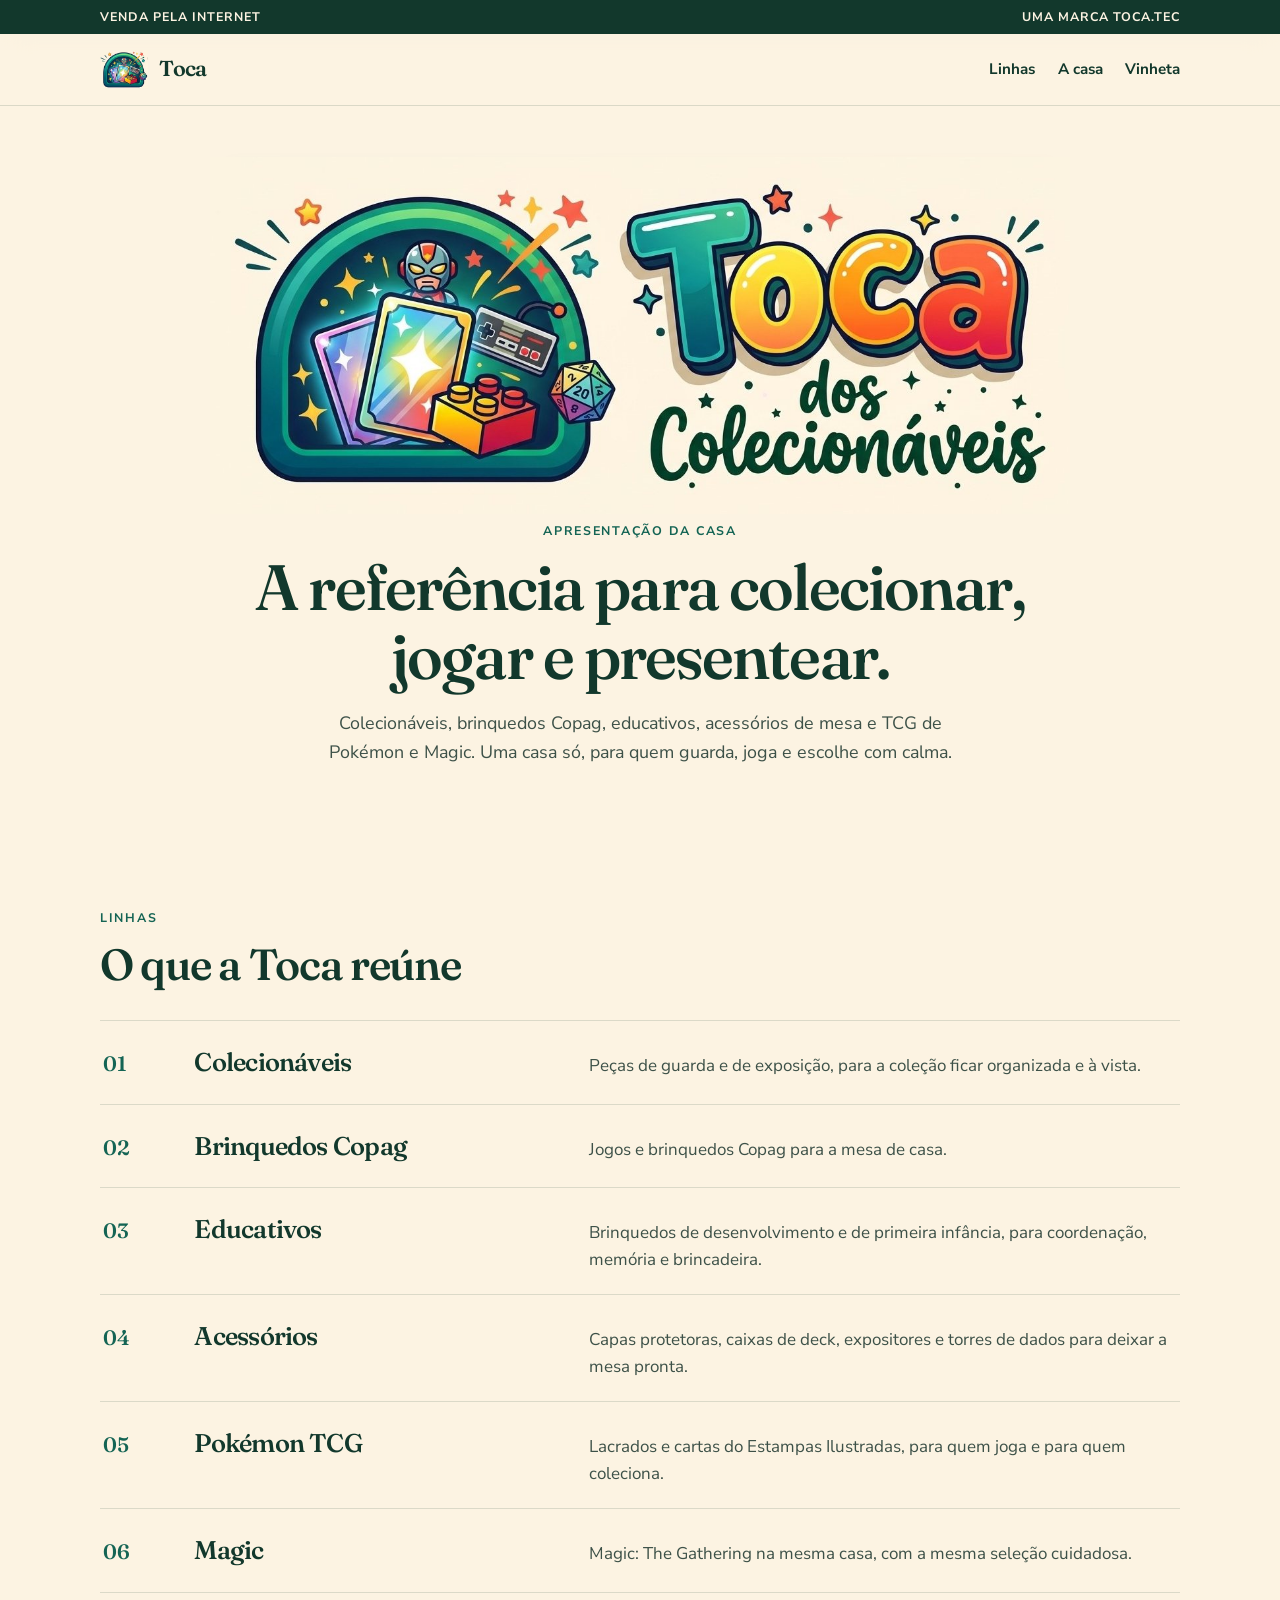
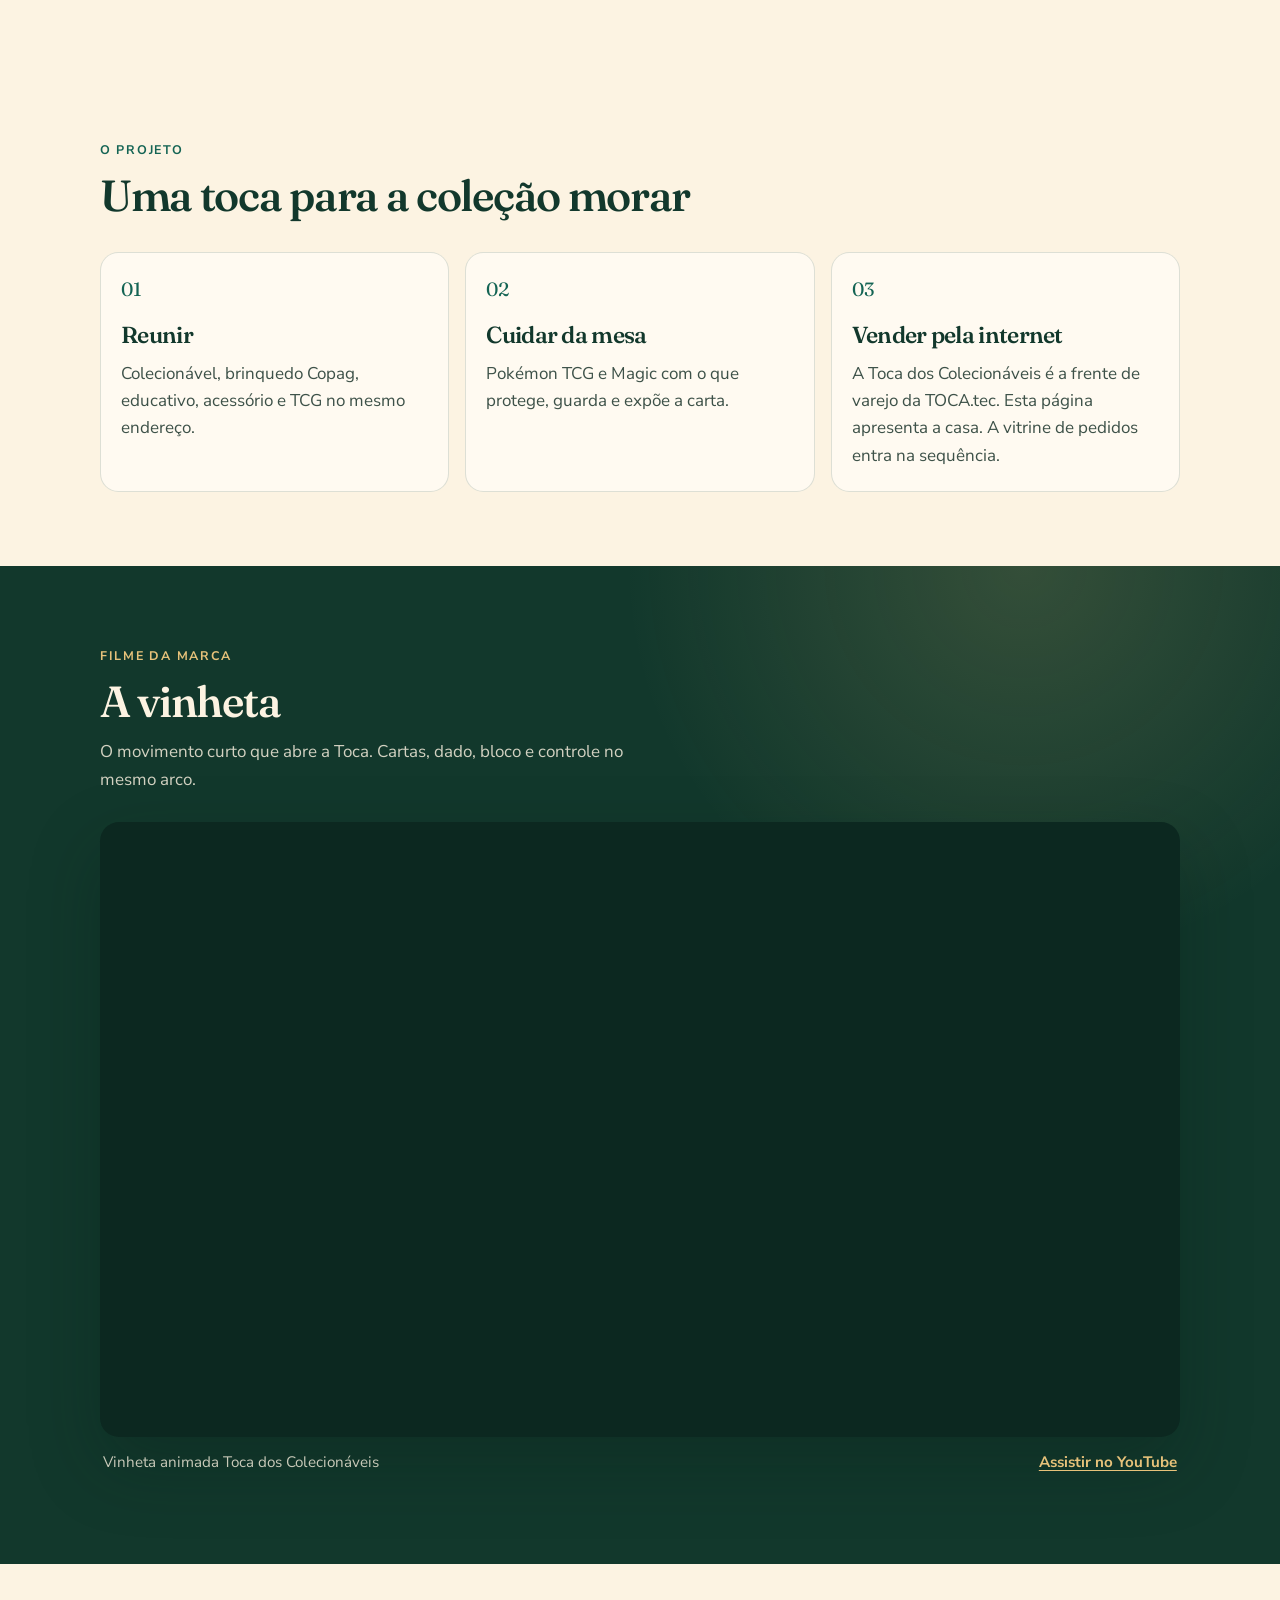
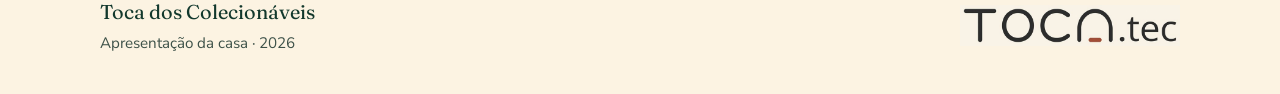
==== index.html @ 0e5b76e0 "﻿Publica a apresentacao estatica da Toca dos Colecionaveis. A pagina fica na raiz do repositorio par" ====
<!DOCTYPE html>
<html lang="pt-BR">
  <head>
    <meta charset="utf-8">
    <meta name="viewport" content="width=device-width, initial-scale=1">
    <title>Toca dos Colecionáveis — colecionáveis, Copag, educativos e TCG</title>
    <meta name="description" content="A Toca dos Colecionáveis é a referência para colecionáveis, brinquedos Copag, educativos, acessórios de mesa e TCG de Pokémon e Magic.">
    <meta name="theme-color" content="#12382c">
    <meta property="og:title" content="Toca dos Colecionáveis">
    <meta property="og:description" content="A referência para colecionáveis, brinquedos Copag, educativos, acessórios e TCG de Pokémon e Magic.">
    <meta property="og:type" content="website">
    <meta property="og:locale" content="pt_BR">
    <meta property="og:image" content="https://i.ytimg.com/vi/wDLIQbRGo5M/hqdefault.jpg">
    <meta name="twitter:card" content="summary_large_image">
    <link rel="icon" href="assets/favicon-32.png" sizes="32x32" type="image/png">
    <link rel="icon" href="assets/favicon.png" sizes="64x64" type="image/png">
    <link rel="apple-touch-icon" href="assets/favicon.png">
    <link rel="preconnect" href="https://fonts.googleapis.com">
    <link rel="preconnect" href="https://fonts.gstatic.com" crossorigin>
    <link href="https://fonts.googleapis.com/css2?family=Fraunces:opsz,wght@9..144,500;9..144,600&family=Nunito+Sans:opsz,wght@6..12,400;6..12,600;6..12,700&display=swap" rel="stylesheet">
    <link rel="stylesheet" href="css/styles.css">
    <script type="application/ld+json">
      {
        "@context": "https://schema.org",
        "@type": "Store",
        "name": "Toca dos Colecionáveis",
        "description": "Referência para colecionáveis, brinquedos Copag, educativos, acessórios de mesa e TCG de Pokémon e Magic.",
        "brand": {
          "@type": "Brand",
          "name": "TOCA.tec"
        },
        "areaServed": "BR",
        "currenciesAccepted": "BRL"
      }
    </script>
  </head>
  <body>
    <a class="skip" href="#conteudo">Ir para o conteúdo</a>

    <div class="utility">
      <div class="wrap utility-inner">
        <p>Venda pela internet</p>
        <p>Uma marca TOCA.tec</p>
      </div>
    </div>

    <header class="site-header">
      <div class="wrap header-inner">
        <a class="brand" href="#topo">
          <img src="assets/mark-sm.webp" width="160" height="130" alt="">
          <span>Toca</span>
        </a>
        <nav class="nav" aria-label="Seções">
          <a href="#linhas">Linhas</a>
          <a href="#casa">A casa</a>
          <a href="#vinheta">Vinheta</a>
        </nav>
      </div>
    </header>

    <main id="conteudo">
      <section class="hero" id="topo">
        <div class="wrap">
          <img class="hero-logo" src="assets/logo.jpg" width="1304" height="542" alt="Toca dos Colecionáveis">
          <p class="kicker">Apresentação da casa</p>
          <h1>A referência para colecionar, jogar e presentear.</h1>
          <p class="lead">
            Colecionáveis, brinquedos Copag, educativos, acessórios de mesa e TCG de Pokémon e Magic.
            Uma casa só, para quem guarda, joga e escolhe com calma.
          </p>
        </div>
      </section>

      <section class="section" id="linhas">
        <div class="wrap">
          <div class="section-head">
            <p class="kicker">Linhas</p>
            <h2>O que a Toca reúne</h2>
          </div>

          <article class="line">
            <span class="num">01</span>
            <h3>Colecionáveis</h3>
            <p>Peças de guarda e de exposição, para a coleção ficar organizada e à vista.</p>
          </article>
          <article class="line">
            <span class="num">02</span>
            <h3>Brinquedos Copag</h3>
            <p>Jogos e brinquedos Copag para a mesa de casa.</p>
          </article>
          <article class="line">
            <span class="num">03</span>
            <h3>Educativos</h3>
            <p>Brinquedos de desenvolvimento e de primeira infância, para coordenação, memória e brincadeira.</p>
          </article>
          <article class="line">
            <span class="num">04</span>
            <h3>Acessórios</h3>
            <p>Capas protetoras, caixas de deck, expositores e torres de dados para deixar a mesa pronta.</p>
          </article>
          <article class="line">
            <span class="num">05</span>
            <h3>Pokémon TCG</h3>
            <p>Lacrados e cartas do Estampas Ilustradas, para quem joga e para quem coleciona.</p>
          </article>
          <article class="line">
            <span class="num">06</span>
            <h3>Magic</h3>
            <p>Magic: The Gathering na mesma casa, com a mesma seleção cuidadosa.</p>
          </article>
        </div>
      </section>

      <section class="section" id="casa">
        <div class="wrap">
          <div class="section-head">
            <p class="kicker">O projeto</p>
            <h2>Uma toca para a coleção morar</h2>
          </div>
          <div class="movements">
            <article class="movement">
              <span>01</span>
              <h3>Reunir</h3>
              <p>Colecionável, brinquedo Copag, educativo, acessório e TCG no mesmo endereço.</p>
            </article>
            <article class="movement">
              <span>02</span>
              <h3>Cuidar da mesa</h3>
              <p>Pokémon TCG e Magic com o que protege, guarda e expõe a carta.</p>
            </article>
            <article class="movement">
              <span>03</span>
              <h3>Vender pela internet</h3>
              <p>A Toca dos Colecionáveis é a frente de varejo da TOCA.tec. Esta página apresenta a casa. A vitrine de pedidos entra na sequência.</p>
            </article>
          </div>
        </div>
      </section>

      <section class="film" id="vinheta">
        <div class="wrap">
          <p class="kicker">Filme da marca</p>
          <h2>A vinheta</h2>
          <p class="film-lead">O movimento curto que abre a Toca. Cartas, dado, bloco e controle no mesmo arco.</p>
          <div class="frame">
            <div class="ratio">
              <iframe
                src="https://www.youtube-nocookie.com/embed/wDLIQbRGo5M"
                title="Vinheta animada Toca dos Colecionáveis"
                allow="accelerometer; autoplay; clipboard-write; encrypted-media; gyroscope; picture-in-picture; web-share"
                referrerpolicy="strict-origin-when-cross-origin"
                allowfullscreen
              ></iframe>
            </div>
          </div>
          <p class="caption">
            <span>Vinheta animada Toca dos Colecionáveis</span>
            <a href="https://youtu.be/wDLIQbRGo5M" target="_blank" rel="noopener noreferrer">Assistir no YouTube</a>
          </p>
        </div>
      </section>
    </main>

    <footer class="site-footer">
      <div class="wrap footer-inner">
        <div>
          <p class="footer-brand">Toca dos Colecionáveis</p>
          <p class="footer-note">Apresentação da casa · 2026</p>
        </div>
        <img class="house-mark" src="assets/toca-tec.jpg" width="720" height="134" alt="TOCA.tec">
      </div>
    </footer>
  </body>
</html>
---- css/styles.css ----
:root {
  --paper: #fcf3e2;
  --paper-2: #fffaf1;
  --ink: #1c2823;
  --forest: #12382c;
  --forest-deep: #0c2820;
  --teal: #146454;
  --muted: #3d5148;
  --line: rgba(18, 56, 44, 0.14);
  --gold: #e7c27a;
  --shadow: 0 28px 70px rgba(8, 28, 22, 0.28);
  --wrap: 1080px;
  --serif: "Fraunces", "Iowan Old Style", "Palatino Linotype", serif;
  --sans: "Nunito Sans", "Segoe UI", sans-serif;
}

*,
*::before,
*::after {
  box-sizing: border-box;
}

html {
  scroll-behavior: smooth;
}

body {
  margin: 0;
  background: var(--paper);
  color: var(--ink);
  font-family: var(--sans);
  font-size: 1.0625rem;
  line-height: 1.6;
  text-rendering: optimizeLegibility;
}

img {
  max-width: 100%;
  height: auto;
}

a {
  color: inherit;
}

:focus-visible {
  outline: 2px solid var(--teal);
  outline-offset: 3px;
}

::selection {
  background: var(--teal);
  color: var(--paper);
}

.skip {
  position: absolute;
  left: 1rem;
  top: -4rem;
  z-index: 40;
  background: var(--paper-2);
  color: var(--forest);
  padding: 0.55rem 0.8rem;
  border-radius: 0.4rem;
}

.skip:focus {
  top: 0.75rem;
}

.wrap {
  width: min(var(--wrap), calc(100% - 2.5rem));
  margin-inline: auto;
}

.utility {
  background: var(--forest);
  color: var(--paper);
  font-size: 0.78rem;
  font-weight: 700;
  letter-spacing: 0.08em;
  text-transform: uppercase;
}

.utility-inner {
  display: flex;
  justify-content: space-between;
  gap: 1rem;
  min-height: 2.15rem;
  align-items: center;
}

.utility p {
  margin: 0;
}

.site-header {
  position: sticky;
  top: 0;
  z-index: 20;
  background: color-mix(in srgb, var(--paper) 88%, transparent);
  backdrop-filter: blur(16px);
  border-bottom: 1px solid var(--line);
}

.header-inner {
  display: flex;
  align-items: center;
  justify-content: space-between;
  gap: 1rem;
  min-height: 4.4rem;
}

.brand {
  display: flex;
  align-items: center;
  gap: 0.7rem;
  text-decoration: none;
  color: var(--forest);
  font-family: var(--serif);
  font-weight: 600;
  font-size: 1.35rem;
  letter-spacing: -0.03em;
}

.brand img {
  width: 48px;
  height: auto;
  display: block;
}

.nav {
  display: flex;
  gap: 1.4rem;
}

.nav a {
  text-decoration: none;
  font-weight: 700;
  font-size: 0.95rem;
  color: var(--forest);
}

.nav a:hover {
  color: var(--teal);
}

.hero {
  position: relative;
  padding: 3.2rem 0 4.2rem;
  text-align: center;
  isolation: isolate;
}

.hero::before {
  content: "";
  position: absolute;
  z-index: -1;
  left: 50%;
  top: 8%;
  width: min(820px, 90vw);
  height: 280px;
  transform: translateX(-50%);
  background:
    radial-gradient(circle at 18% 50%, rgba(20, 100, 84, 0.16), transparent 58%),
    radial-gradient(circle at 82% 30%, rgba(212, 83, 58, 0.12), transparent 52%),
    radial-gradient(circle at 58% 80%, rgba(227, 168, 40, 0.18), transparent 48%);
  filter: blur(6px);
}

.hero-logo {
  width: min(860px, 100%);
  margin: 0 auto 0.4rem;
  display: block;
}

.kicker {
  margin: 0 0 0.7rem;
  font-size: 0.78rem;
  font-weight: 700;
  letter-spacing: 0.14em;
  text-transform: uppercase;
  color: var(--teal);
}

h1,
h2,
.pull {
  font-family: var(--serif);
  font-weight: 560;
  letter-spacing: -0.03em;
  color: var(--forest);
}

h1 {
  margin: 0 auto;
  max-width: 14em;
  font-size: clamp(2.35rem, 5vw, 4rem);
  line-height: 1.08;
}

.lead {
  max-width: 40rem;
  margin: 1.15rem auto 0;
  color: var(--muted);
  font-size: 1.12rem;
  line-height: 1.65;
}

.section {
  padding: 4.6rem 0;
}

.section-head {
  max-width: 38rem;
  margin-bottom: 2rem;
}

h2 {
  margin: 0;
  font-size: clamp(2rem, 3.4vw, 2.8rem);
  line-height: 1.12;
}

.line {
  display: grid;
  grid-template-columns: 4.2rem minmax(12rem, 0.85fr) 1.35fr;
  gap: 0.5rem 1.5rem;
  align-items: baseline;
  padding: 1.3rem 0.2rem;
  border-top: 1px solid var(--line);
}

.line:last-child {
  border-bottom: 1px solid var(--line);
}

.num {
  font-family: var(--serif);
  font-weight: 560;
  font-size: 1.3rem;
  color: var(--teal);
}

.line h3 {
  margin: 0;
  font-family: var(--serif);
  font-weight: 560;
  font-size: clamp(1.4rem, 2vw, 1.8rem);
  letter-spacing: -0.03em;
  color: var(--forest);
}

.line p {
  margin: 0;
  color: var(--muted);
}

.movements {
  display: grid;
  grid-template-columns: repeat(3, 1fr);
  gap: 1rem;
  margin-top: 2rem;
}

.movement {
  background: var(--paper-2);
  border: 1px solid var(--line);
  border-radius: 1.15rem;
  padding: 1.3rem 1.25rem 1.4rem;
}

.movement span {
  display: block;
  margin-bottom: 0.7rem;
  font-family: var(--serif);
  font-size: 1.2rem;
  color: var(--teal);
}

.movement h3 {
  margin: 0 0 0.45rem;
  font-family: var(--serif);
  font-weight: 560;
  font-size: 1.45rem;
  letter-spacing: -0.03em;
  color: var(--forest);
}

.movement p {
  margin: 0;
  color: var(--muted);
}

.film {
  background:
    radial-gradient(circle at 80% 0%, rgba(231, 194, 122, 0.16), transparent 28%),
    var(--forest);
  color: var(--paper);
  padding: 5rem 0 5.2rem;
}

.film .kicker,
.film h2 {
  color: var(--gold);
}

.film h2 {
  color: var(--paper);
}

.film-lead {
  max-width: 36rem;
  margin: 0.8rem 0 0;
  color: rgba(252, 243, 226, 0.82);
}

.frame {
  margin-top: 1.8rem;
  padding: 0.55rem;
  background: var(--forest-deep);
  border-radius: 1.2rem;
  box-shadow: var(--shadow);
}

.ratio {
  position: relative;
  aspect-ratio: 16 / 9;
}

.ratio iframe {
  position: absolute;
  inset: 0;
  width: 100%;
  height: 100%;
  border: 0;
  border-radius: 0.8rem;
}

.caption {
  display: flex;
  justify-content: space-between;
  gap: 1rem;
  align-items: baseline;
  margin: 0.85rem 0.2rem 0;
  color: rgba(252, 243, 226, 0.78);
  font-size: 0.95rem;
}

.caption a {
  color: var(--gold);
  font-weight: 700;
  text-underline-offset: 0.18em;
}

.site-footer {
  border-top: 6px solid var(--forest);
  padding: 2rem 0 2.4rem;
}

.footer-inner {
  display: flex;
  justify-content: space-between;
  align-items: center;
  gap: 1.5rem;
}

.footer-brand {
  margin: 0;
  font-family: var(--serif);
  font-size: 1.25rem;
  color: var(--forest);
}

.footer-note {
  margin: 0.2rem 0 0;
  color: var(--muted);
  font-size: 0.95rem;
}

.house-mark {
  display: block;
  width: min(220px, 46vw);
  height: auto;
}

@media (max-width: 800px) {
  .line {
    grid-template-columns: 3rem 1fr;
    gap: 0.15rem 0.8rem;
    padding: 1.1rem 0;
  }

  .line p {
    grid-column: 2;
  }

  .movements {
    grid-template-columns: 1fr;
  }
}

@media (max-width: 640px) {
  .wrap {
    width: min(var(--wrap), calc(100% - 1.5rem));
  }

  .utility-inner {
    letter-spacing: 0.04em;
    font-size: 0.68rem;
  }

  .header-inner {
    flex-wrap: wrap;
    padding: 0.7rem 0;
  }

  .nav {
    width: 100%;
    justify-content: space-between;
    padding-bottom: 0.35rem;
  }

  .hero {
    padding-top: 2.2rem;
  }

  .section,
  .film {
    padding: 3.4rem 0;
  }

  .caption {
    flex-direction: column;
    gap: 0.35rem;
  }

  .footer-inner {
    flex-direction: column;
    align-items: flex-start;
  }
}

@media (prefers-reduced-motion: reduce) {
  html {
    scroll-behavior: auto;
  }
}
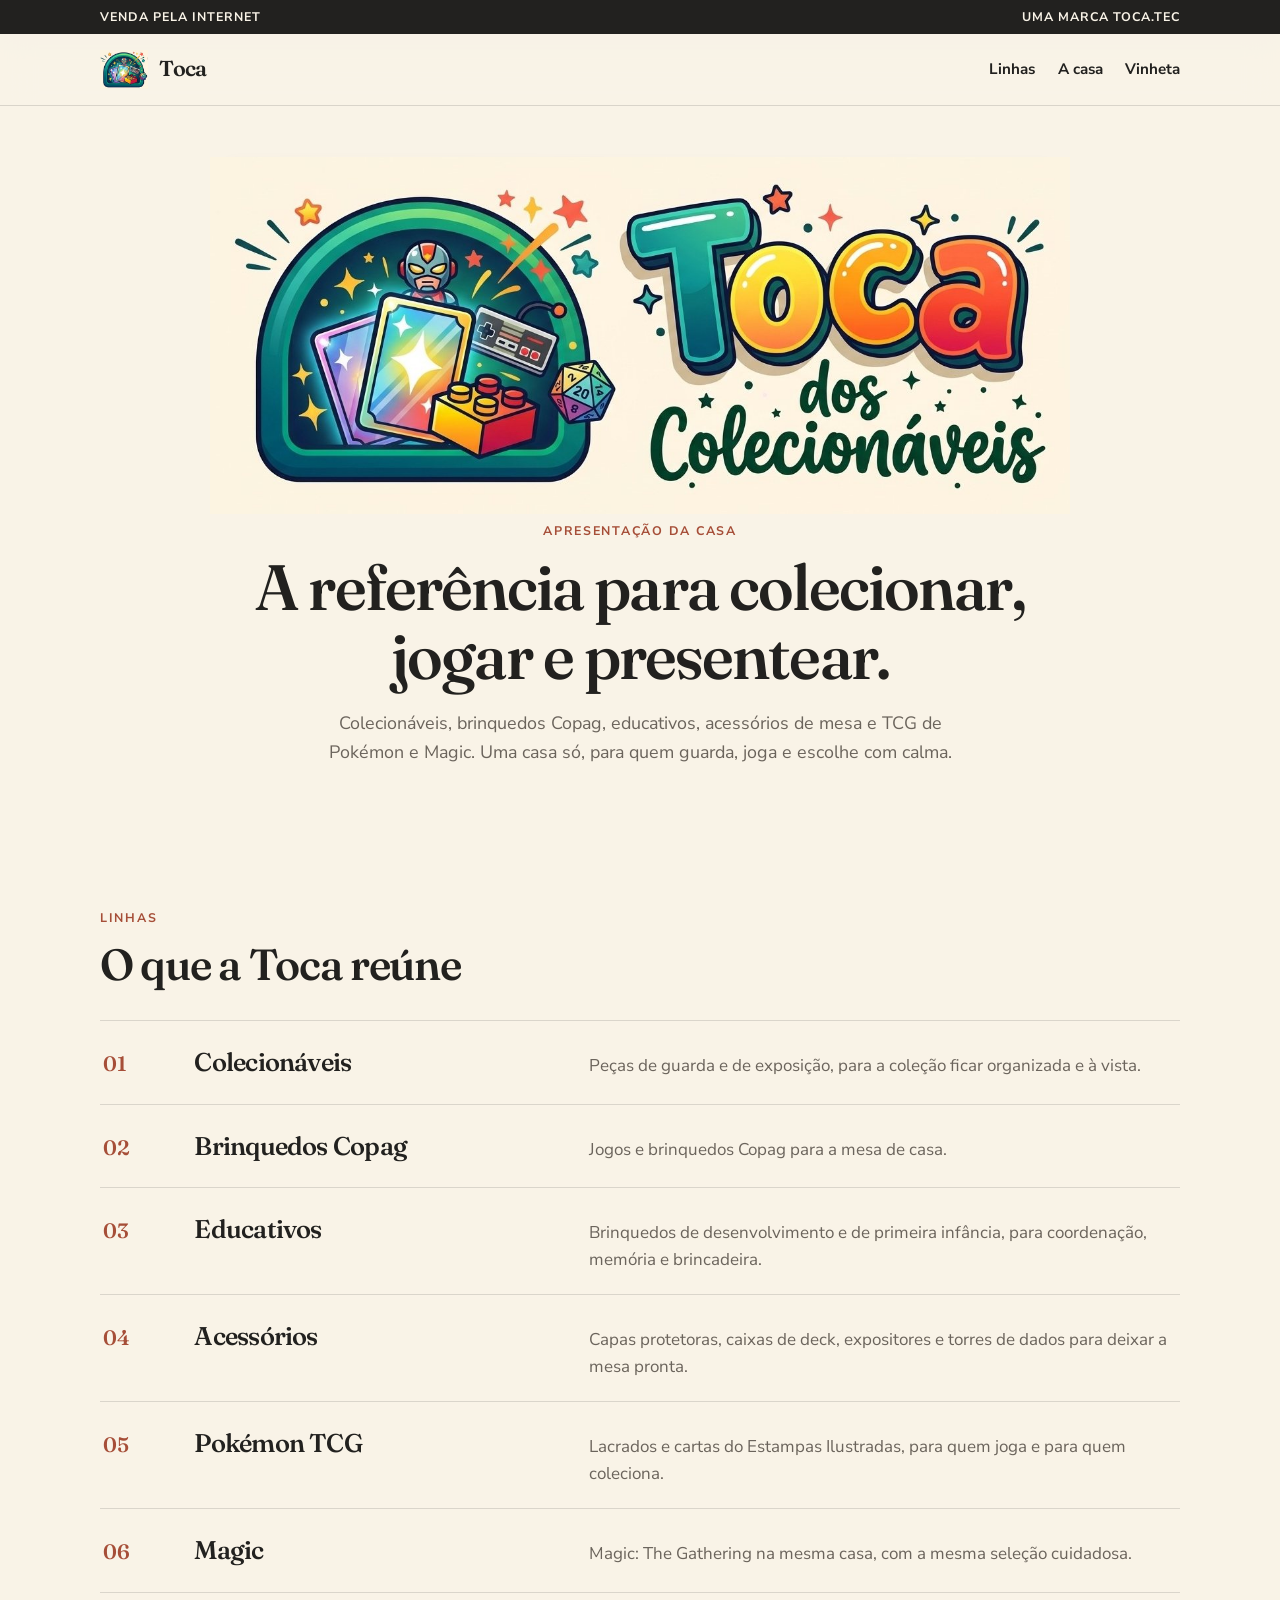
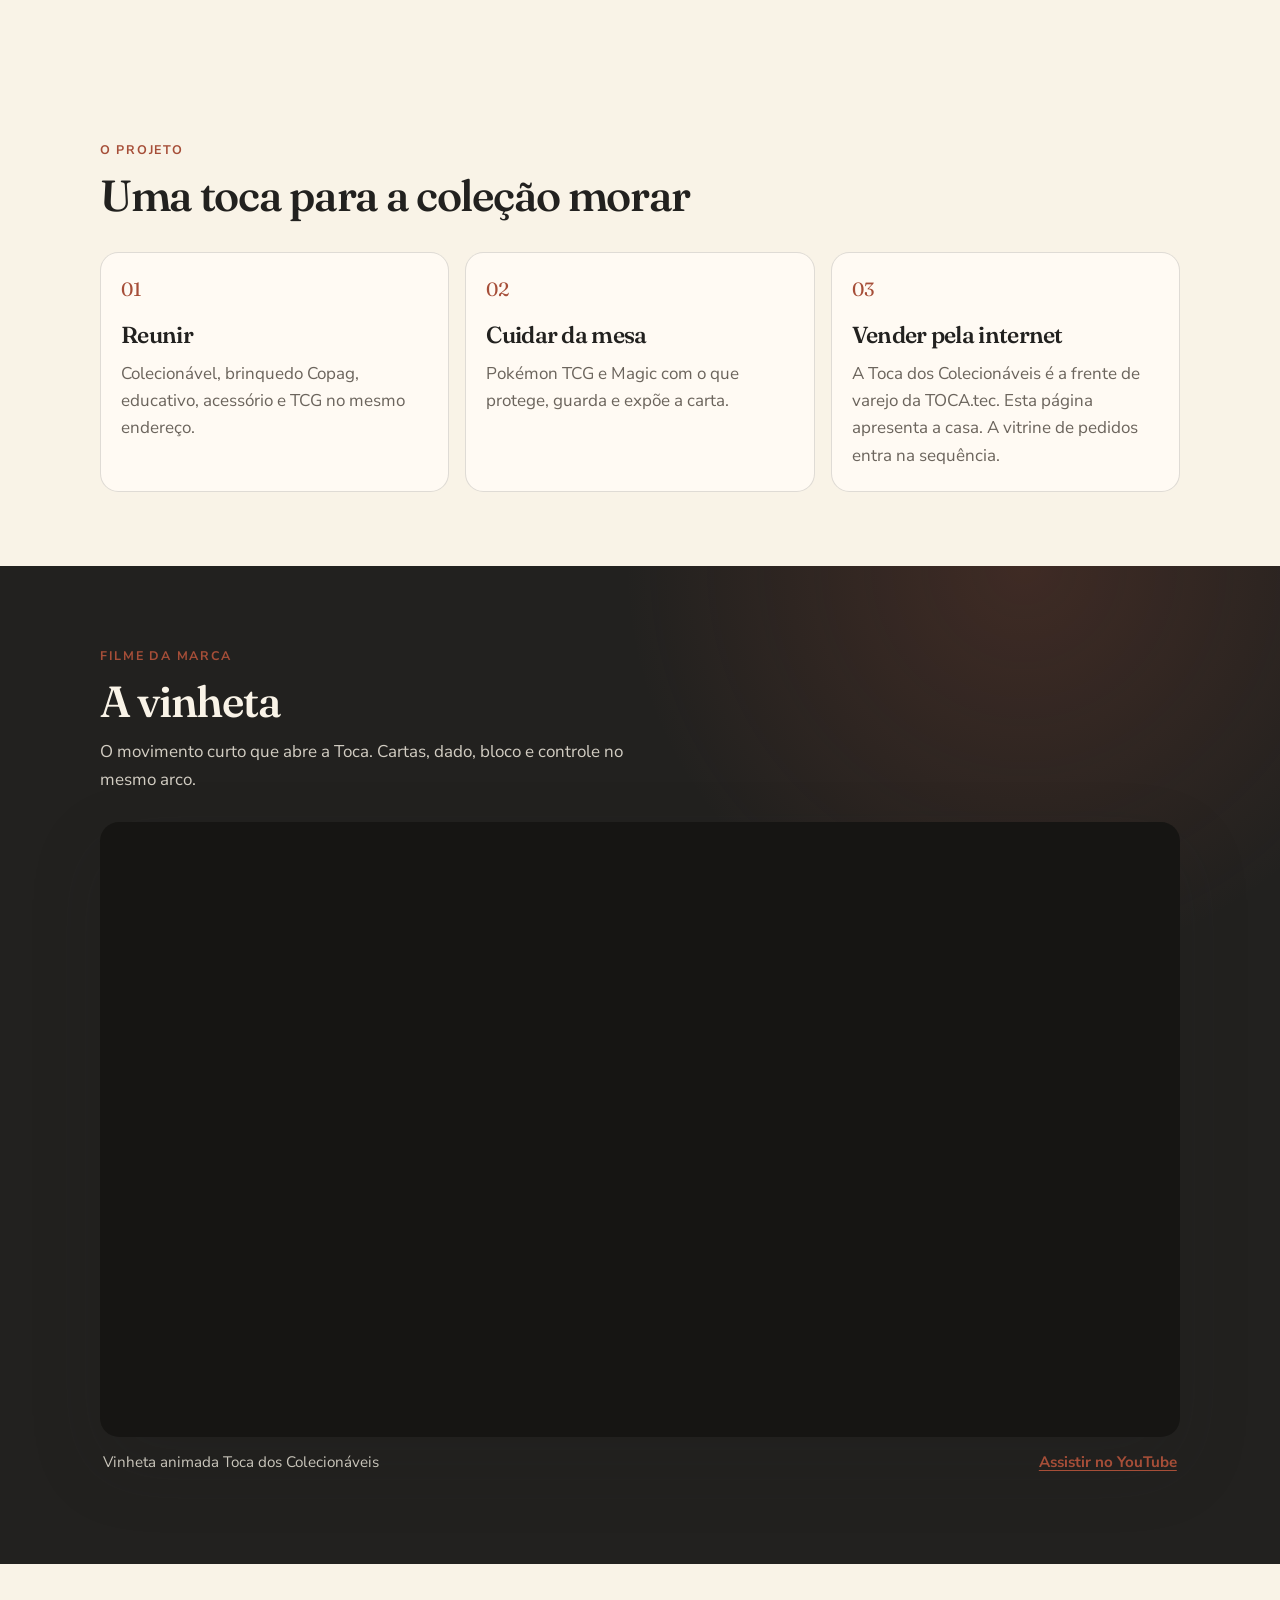
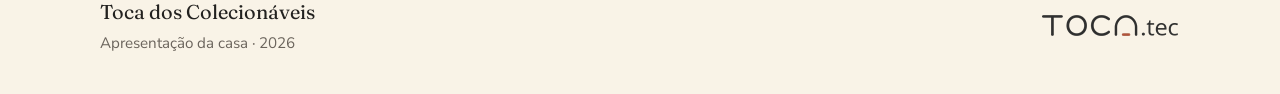
==== commit dcfe2f2b: "Tira o verde da apresentação e publica o logo transparente. Co-authored-by: Cursor <cursoragent@curs" ====
--- a/index.html
+++ b/index.html
@@ -5,7 +5,7 @@
     <meta name="viewport" content="width=device-width, initial-scale=1">
     <title>Toca dos Colecionáveis — colecionáveis, Copag, educativos e TCG</title>
     <meta name="description" content="A Toca dos Colecionáveis é a referência para colecionáveis, brinquedos Copag, educativos, acessórios de mesa e TCG de Pokémon e Magic.">
-    <meta name="theme-color" content="#12382c">
+    <meta name="theme-color" content="#f9f3e7">
     <meta property="og:title" content="Toca dos Colecionáveis">
     <meta property="og:description" content="A referência para colecionáveis, brinquedos Copag, educativos, acessórios e TCG de Pokémon e Magic.">
     <meta property="og:type" content="website">
@@ -167,7 +167,7 @@
           <p class="footer-brand">Toca dos Colecionáveis</p>
           <p class="footer-note">Apresentação da casa · 2026</p>
         </div>
-        <img class="house-mark" src="assets/toca-tec.jpg" width="720" height="134" alt="TOCA.tec">
+        <img class="house-mark" src="assets/toca-tec.png" width="140" height="25" alt="TOCA.tec">
       </div>
     </footer>
   </body>
--- a/css/styles.css
+++ b/css/styles.css
@@ -1,14 +1,11 @@
 :root {
-  --paper: #fcf3e2;
-  --paper-2: #fffaf1;
-  --ink: #1c2823;
-  --forest: #12382c;
-  --forest-deep: #0c2820;
-  --teal: #146454;
-  --muted: #3d5148;
-  --line: rgba(18, 56, 44, 0.14);
-  --gold: #e7c27a;
-  --shadow: 0 28px 70px rgba(8, 28, 22, 0.28);
+  --paper: #f9f3e7;
+  --paper-2: #fffaf3;
+  --ink: #22211f;
+  --muted: #6b645c;
+  --line: rgba(34, 33, 31, 0.14);
+  --accent: #a64e38;
+  --shadow: 0 28px 70px rgba(34, 33, 31, 0.18);
   --wrap: 1080px;
   --serif: "Fraunces", "Iowan Old Style", "Palatino Linotype", serif;
   --sans: "Nunito Sans", "Segoe UI", sans-serif;
@@ -44,12 +41,12 @@
 }
 
 :focus-visible {
-  outline: 2px solid var(--teal);
+  outline: 2px solid var(--accent);
   outline-offset: 3px;
 }
 
 ::selection {
-  background: var(--teal);
+  background: var(--accent);
   color: var(--paper);
 }
 
@@ -59,7 +56,7 @@
   top: -4rem;
   z-index: 40;
   background: var(--paper-2);
-  color: var(--forest);
+  color: var(--ink);
   padding: 0.55rem 0.8rem;
   border-radius: 0.4rem;
 }
@@ -74,7 +71,7 @@
 }
 
 .utility {
-  background: var(--forest);
+  background: var(--ink);
   color: var(--paper);
   font-size: 0.78rem;
   font-weight: 700;
@@ -116,7 +113,7 @@
   align-items: center;
   gap: 0.7rem;
   text-decoration: none;
-  color: var(--forest);
+  color: var(--ink);
   font-family: var(--serif);
   font-weight: 600;
   font-size: 1.35rem;
@@ -138,11 +135,11 @@
   text-decoration: none;
   font-weight: 700;
   font-size: 0.95rem;
-  color: var(--forest);
+  color: var(--ink);
 }
 
 .nav a:hover {
-  color: var(--teal);
+  color: var(--accent);
 }
 
 .hero {
@@ -162,9 +159,9 @@
   height: 280px;
   transform: translateX(-50%);
   background:
-    radial-gradient(circle at 18% 50%, rgba(20, 100, 84, 0.16), transparent 58%),
-    radial-gradient(circle at 82% 30%, rgba(212, 83, 58, 0.12), transparent 52%),
-    radial-gradient(circle at 58% 80%, rgba(227, 168, 40, 0.18), transparent 48%);
+    radial-gradient(circle at 18% 50%, rgba(166, 78, 56, 0.16), transparent 58%),
+    radial-gradient(circle at 82% 30%, rgba(34, 33, 31, 0.06), transparent 52%),
+    radial-gradient(circle at 58% 80%, rgba(166, 78, 56, 0.1), transparent 48%);
   filter: blur(6px);
 }
 
@@ -180,7 +177,7 @@
   font-weight: 700;
   letter-spacing: 0.14em;
   text-transform: uppercase;
-  color: var(--teal);
+  color: var(--accent);
 }
 
 h1,
@@ -189,7 +186,7 @@
   font-family: var(--serif);
   font-weight: 560;
   letter-spacing: -0.03em;
-  color: var(--forest);
+  color: var(--ink);
 }
 
 h1 {
@@ -239,7 +236,7 @@
   font-family: var(--serif);
   font-weight: 560;
   font-size: 1.3rem;
-  color: var(--teal);
+  color: var(--accent);
 }
 
 .line h3 {
@@ -248,7 +245,7 @@
   font-weight: 560;
   font-size: clamp(1.4rem, 2vw, 1.8rem);
   letter-spacing: -0.03em;
-  color: var(--forest);
+  color: var(--ink);
 }
 
 .line p {
@@ -275,7 +272,7 @@
   margin-bottom: 0.7rem;
   font-family: var(--serif);
   font-size: 1.2rem;
-  color: var(--teal);
+  color: var(--accent);
 }
 
 .movement h3 {
@@ -284,7 +281,7 @@
   font-weight: 560;
   font-size: 1.45rem;
   letter-spacing: -0.03em;
-  color: var(--forest);
+  color: var(--ink);
 }
 
 .movement p {
@@ -294,15 +291,15 @@
 
 .film {
   background:
-    radial-gradient(circle at 80% 0%, rgba(231, 194, 122, 0.16), transparent 28%),
-    var(--forest);
+    radial-gradient(circle at 80% 0%, rgba(166, 78, 56, 0.22), transparent 28%),
+    var(--ink);
   color: var(--paper);
   padding: 5rem 0 5.2rem;
 }
 
 .film .kicker,
 .film h2 {
-  color: var(--gold);
+  color: var(--accent);
 }
 
 .film h2 {
@@ -312,13 +309,13 @@
 .film-lead {
   max-width: 36rem;
   margin: 0.8rem 0 0;
-  color: rgba(252, 243, 226, 0.82);
+  color: rgba(249, 243, 231, 0.82);
 }
 
 .frame {
   margin-top: 1.8rem;
   padding: 0.55rem;
-  background: var(--forest-deep);
+  background: #161513;
   border-radius: 1.2rem;
   box-shadow: var(--shadow);
 }
@@ -343,18 +340,18 @@
   gap: 1rem;
   align-items: baseline;
   margin: 0.85rem 0.2rem 0;
-  color: rgba(252, 243, 226, 0.78);
+  color: rgba(249, 243, 231, 0.78);
   font-size: 0.95rem;
 }
 
 .caption a {
-  color: var(--gold);
+  color: var(--accent);
   font-weight: 700;
   text-underline-offset: 0.18em;
 }
 
 .site-footer {
-  border-top: 6px solid var(--forest);
+  border-top: 6px solid var(--ink);
   padding: 2rem 0 2.4rem;
 }
 
@@ -369,7 +366,7 @@
   margin: 0;
   font-family: var(--serif);
   font-size: 1.25rem;
-  color: var(--forest);
+  color: var(--ink);
 }
 
 .footer-note {
@@ -380,7 +377,8 @@
 
 .house-mark {
   display: block;
-  width: min(220px, 46vw);
+  width: 140px;
+  max-width: 100%;
   height: auto;
 }
 
